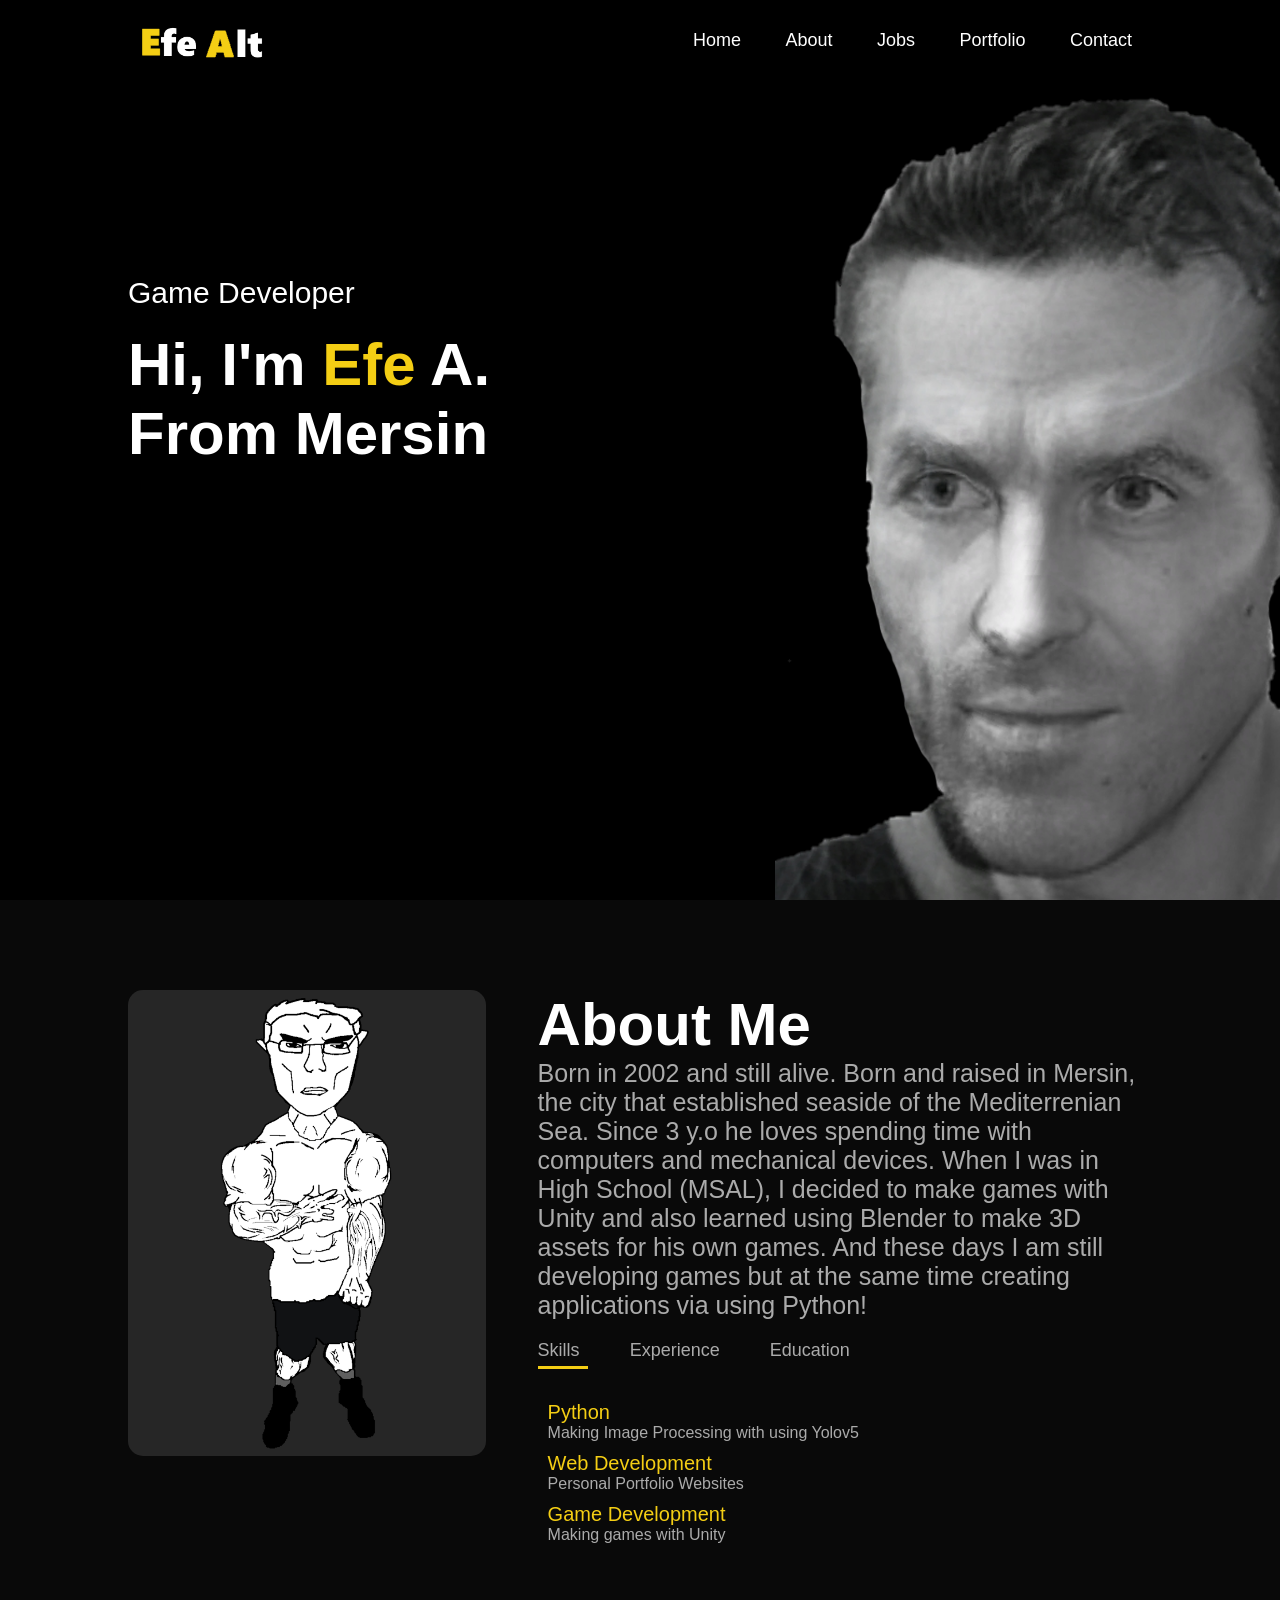
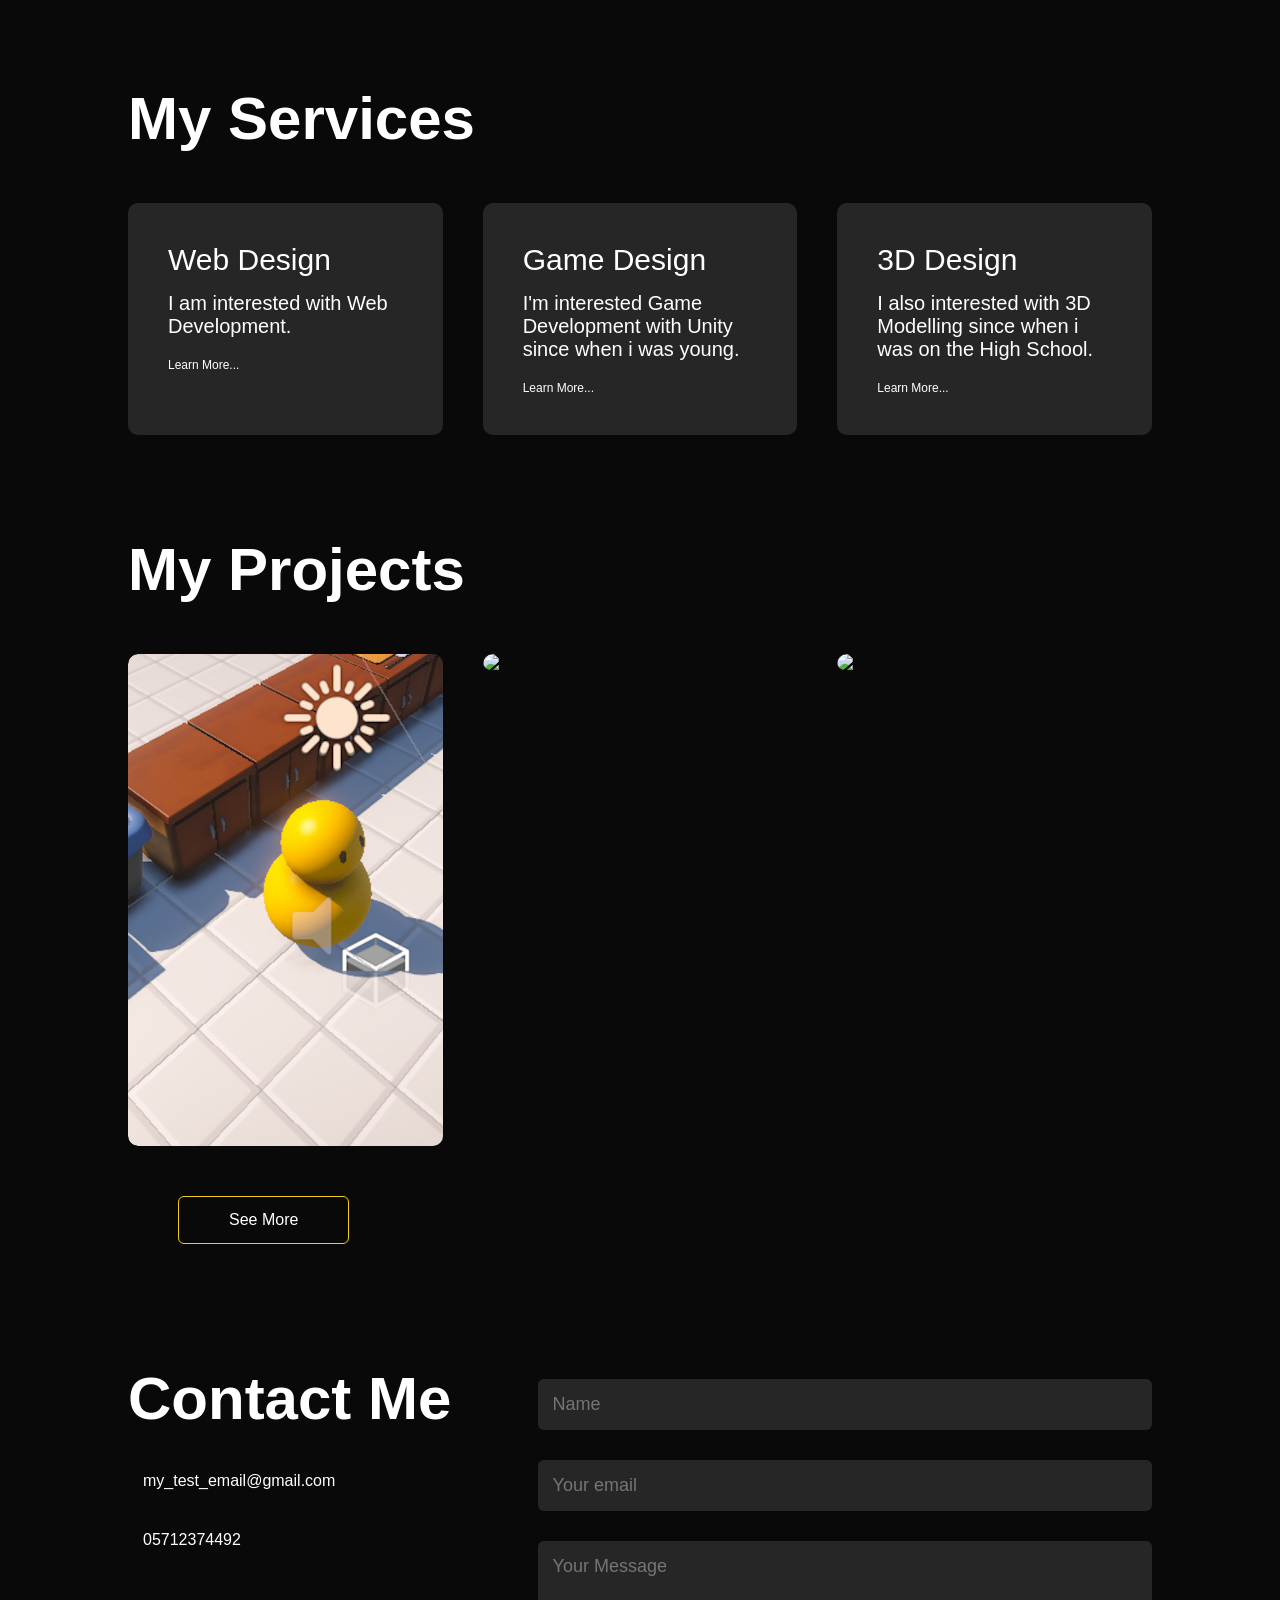
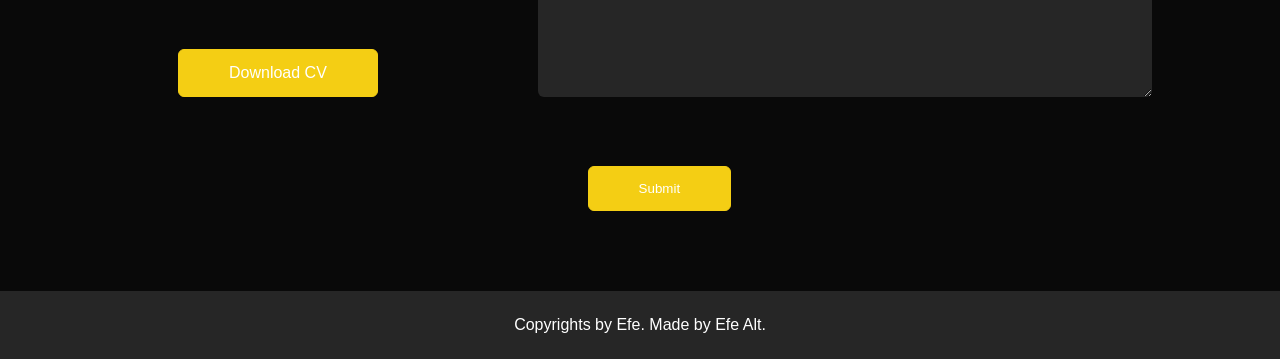
==== index.html @ 08959e81 "Website" ====
<!DOCTYPE html>
<html lang="en">
<head>
    <meta charset="UTF-8">
    <meta http-equiv="X-UA-Compatible" content="IE=edge">
    <meta name="viewport" content="width=device-width, initial-scale=1.0">
    <title>Personal Portfolio Website</title>
    <link rel="stylesheet" href="style.css">
    <script src="https://kit.fontawesome.com/6bc512722a.js" crossorigin="anonymous"></script>
</head>
<body>
    <div id="header">
        <div class="container">
            <nav>
                <img src="images/logo.png" class="logo">
                <ul id="sidemenu">
                    <li><a href="#header">Home</a></li>
                    <li><a href="#about">About</a></li>
                    <li><a href="#services">Jobs</a></li>
                    <li><a href="#portfolio">Portfolio</a></li>
                    <li><a href="#content">Contact</a></li>
                    <i class="fa-solid fa-x" onclick="closemenu()"></i>
                </ul>
                <i class="fa-solid fa-bars" onclick="openmenu()"></i>
            </nav>
            <div class="header-text">
                <p>Game Developer</p>
                <h1>Hi, I'm <span>Efe</span> A.<br>From Mersin</h1>
            </div>
        </div>
    </div>

    <div id="about">
        <div class="container">
            <div class="row">
                <div class="about-col-1">
                    <img src="images/user.png">
                </div>
                <div class="about-col-2">
                    <h1 class="sub-title">About Me</h1>
                    <p class="about_text">
                        Born in 2002 and still alive. Born and raised in Mersin, the city that established seaside of the Mediterrenian Sea. Since 3 y.o he loves spending time with computers and mechanical devices. When I was in High School (MSAL), I decided to make games with Unity and also learned using Blender to make 3D assets for his own games. And these days I am still developing games but at the same time creating applications via using Python!
                    </p>
                    <div class="tab_titles">
                        <p class="tab_links active_link" onclick="opentab('skills')">Skills</p>
                        <p class="tab_links" onclick="opentab('experience')">Experience</p>
                        <p class="tab_links" onclick="opentab('education')">Education</p>
                    </div>
                    <div class="tab-contents active-tab" id="skills">
                        <ul>
                            <li><span>Python</span><br>Making Image Processing with using Yolov5</li>
                            <li><span>Web Development</span><br>Personal Portfolio Websites</li>
                            <li><span>Game Development</span><br>Making games with Unity</li>
                        </ul>
                    </div>
                    <div class="tab-contents" id="experience">
                        <ul>
                            <li><span>Unity</span><br>I'm Making Games!</li>
                            <li><span>BTK Academy</span><br>Python Courses</li>
                            <li><span>Teknofest Unmanned Underwater Vehicle </span><br>I'm  currently working as Codder</li>
                        </ul>
                    </div>
                    <div class="tab-contents" id="education">
                        <ul>
                            <li><span>MSAL</span><br>as High School Student</li>
                            <li><span>Toros University</span><br>as Undergraduate Student</li>
                            <li><span>Gamer</span><br>as Angry League of Legends Player</li>
                        </ul>
                    </div>
                </div>
            </div>
        </div>
    </div>

    <div id="services">
        <div class="container">
            <h1 class="sub-title">My Services</h1>
            <div class="services_list">
                <div>
                    <i class="fa-solid fa-code"></i>
                    <h2>Web Design</h2>
                    <p class="services_tabs">I am interested with Web Development.</p>
                    <a href="#">Learn More...</a>
                </div>
                <div>
                    <i class="fa-solid fa-gamepad"></i>
                    <h2>Game Design</h2>
                    <p class="services_tabs">I'm interested Game Development with Unity since when i was young.</p>
                    <a href="#">Learn More...</a>
                </div>
                <div>
                    <i class="fa-solid fa-computer"></i>
                    <h2>3D Design</h2>
                    <p class="services_tabs">I also interested with 3D Modelling since when i was  on the High School.</p>
                    <a href="#">Learn More...</a>
                </div>
            </div>
        </div>
    </div>

    <div id="portfolio">
        <div class="container">
            <h1 class="sub-title">My Projects</h1>
            <div class="work-list">
                <div class="work">
                    <img src="images/work-1.png">
                    <div class="layer">
                        <h3>3D Games With Unity</h3>
                        <p>I can make 3D Games for you.</p>
                        <a href="#"><i class="fa-solid fa-arrow-up-right-from-square"></i></a>
                    </div>
                </div>
                <div class="work">
                    <img src="images/work-2.png">
                    <div class="layer">
                        <h3>Music Media App</h3>
                        <p>I can make Music Media App for you.</p>
                        <a href="#"><i class="fa-solid fa-arrow-up-right-from-square"></i></a>
                    </div>
                </div>
                <div class="work">
                    <img src="images/work-3.png">
                    <div class="layer">
                        <h3>Media Player App</h3>
                        <p>I can make Media Player App for you..</p>
                        <a href="#"><i class="fa-solid fa-arrow-up-right-from-square"></i></a>
                    </div>
                </div>
            </div>
            <a href="https://www.linkedin.com/in/efe-samet-alt%C4%B1nba%C5%9F-aa7226258/" class="btn">See More</a>
        </div>
    </div>

    <div id="content">
        <div class="container">
            <div class="row">
                <div class="contact-left">
                    <h1 class="sub-title">Contact Me</h1>
                    <p><i class="fa-solid fa-paper-plane"></i>my_test_email@gmail.com</p>
                    <p><i class="fa-solid fa-phone"></i>05712374492</p>
                    <div class="social-icons">
                        <a href="https://github.com/amadeusalerta"><i class="fa-brands fa-github"></i></a>
                        <a href="https://www.youtube.com/watch?v=dQw4w9WgXcQ"><i class="fa-brands fa-x-twitter"></i></a>
                        <a href="https://amadeusalerta.itch.io/"><i class="fa-brands fa-itch-io"></i></a>
                        <a href="https://www.linkedin.com/in/efe-samet-alt%C4%B1nba%C5%9F-aa7226258/"><i class="fa-brands fa-linkedin"></i></a>
                    </div>
                    <a href="images/my-cv.pdf" download class="btn btn2">Download CV</a>
                </div>
                <div class="contact-right">
                    <form name="submit-to-google-sheet">
                        <input type="text" name="your-name" placeholder="Name" required>
                        <input type="email" name="your-email" placeholder="Your email" required>
                        <textarea name="message" rows="6" placeholder="Your Message"></textarea>
                        <button type="submit" value="Submit" class="btn btn2">Submit</button>
                    </form>
                </div>
            </div>
        </div>
        <div class="copyrights">
            <p>Copyrights by Efe. Made by Efe Alt.</p>
        </div>
    </div>

    <script>
        var tablinks = document.getElementsByClassName("tab_links");
        var tabcontents = document.getElementsByClassName("tab-contents");

        function opentab(tabname) {
            for (var i = 0; i < tablinks.length; i++) {
                tablinks[i].classList.remove("active_link");
                tabcontents[i].classList.remove("active-tab");
            }

            // Tıklanan sekmenin ve içeriğin aktif olması
            event.currentTarget.classList.add("active_link");
            document.getElementById(tabname).classList.add("active-tab");
        }
    </script>

    <script>
        var sidemenu = document.getElementById("sidemenu");

        function openmenu() {
            sidemenu.style.right = "0";
        }

        function closemenu() {
            sidemenu.style.right = "-200px";
        }
    </script>

    <script>
        const scriptURL = 'https://script.google.com/macros/s/AKfycbxR9rw6jEcmS06HF11VF2qFkODnGtzBEABrO5JGzcvim5zz5HL_7FWbx-kEXhNwOay93Q/exec';
        const form = document.forms['submit-to-google-sheet'];

        form.addEventListener('submit', e => {
            e.preventDefault();
            fetch(scriptURL, { method: 'POST', body: new FormData(form) })
                .then(response => console.log('Success!', response))
                .catch(error => console.error('Error!', error.message));
        });
    </script>
</body>
</html>
---- style.css ----
*{
    margin: 0;
    padding: 0;
    font-family: 'Poppins',sans-serif;
    box-sizing: border-box;
}
html{
    scroll-behavior: smooth;
}
body{
    background: #090909;
    color: #fff;
}
#header{
    width: 100%;
    height: 100vh;
    background-image: url(images/background.png);
    background-size: cover;
    background-position: center;    
}
.container{
    padding: 10px 10%;
}

nav{
    display: flex;
    align-items: center;
    justify-content: space-between;
    flex-wrap: wrap;
}
.logo{
    width: 140px;
}
nav ul li{
    display: inline-block;
    list-style: none;
    margin: 10px 20px;
}
nav ul li a{
    color: #fff;
    text-decoration: none;
    font-size: 18px;
    position: relative;
}
nav ul li a::after{
    content: '';
    width: 0;
    height: 3px;
    background: #F4CE14;
    position: absolute;
    left:0;
    bottom: -6px;
    transition: 0.5s;
}
nav ul li a:hover::after{
    width: 100%;
}
.header-text{
    margin-top: 20%;
    font-size: 30px;
}
.header-text h1{
    font-size:60px;
    margin-top: 20px;
}
.header-text h1 span{
    color: #F4CE14;
}
/*about*/
#about{
    padding: 80px 0;
    color:  #ababab;
}
.row{
    display: flex;
    justify-content: space-between;
    flex-wrap: wrap;
}
.about-col-1{
    flex-basis: 35%;
}
.about-col-1 img{
    width: 100%;
    border-radius: 15px;
}
.about-col-2{
    flex-basis: 60%;  
}
.sub-title{
    font-size: 60px;
    font-weight: 600;
    color: #fff;
}
.about_text{
    font-size: 25px;
    font-family: 'Gill Sans', 'Gill Sans MT', Calibri, 'Trebuchet MS', sans-serif;
}
.tab_titles{
    display: flex;
    margin: 20px 0 40px;
}
.tab_links{
    margin-right: 50px;
    font-size: 18px;
    font-weight: 500px;
    cursor: pointer;
    position: relative;
}
.tab_links::after{
    content: '';
    width: 0px;
    height: 3px;
    background: #F4CE14;
    position: absolute;
    left: 0;
    bottom: -8px;
    transition: 0.5px;
}
.tab_links.active_link::after{
    width: 50px;
}
.tab-contents ul li{
    list-style: none;
    margin: 10px;
}
.tab-contents ul li span{
    color: #F4CE14;
    font-size: 20px;
}
.tab-contents{
    display: none;
}
.tab-contents.active-tab{
    display: block;
}
/*services*/
#services{
    padding: 30px 0;
}
.services_list{
    display: grid;
    grid-template-columns:repeat(auto-fit,minmax(250px,1fr));
    grid-gap: 40px;
    margin-top: 50px;
}
.services_list div{
    background: #262626;
    padding: 40px;
    font-size: 13px;
    font-weight: 300;
    border-radius :10px;
    transition: background 0.5s,transform 0.5s;
}
.services_list div i{
    font-size: 50px;
    margin-bottom: 20px;
}
.services_list div h2{
    font-size: 30px;
    font-weight: 500;
    margin-bottom: 15px;
}
.services_list div a{
    text-decoration: none;
    color: #fff;
    font-size: 12px;
    margin-top: 20px;
    display: inline-block;
}
.services_list div:hover{
    background: #F4CE14;
    transform: translateY(-30px);
}
.services_tabs{
    font-size: 20px;
}
/*portfolio*/
#portfolio{
    padding: 50px 0;
}
.work-list{
    display: grid;
    grid-template-columns:repeat(auto-fit,minmax(250px,1fr));
    grid-gap: 40px;
    margin-top: 50px;
}
.work{
    border-radius: 10px;
    position: relative;
    overflow: hidden;
}
.work img{
    width: 400px;
    border-radius: 10px;
    display: block;
    transition: transform 0.5s;
}
.layer{
    width: 100%;
    height: 0%;
    background: linear-gradient(rgba(0,0,0,0.6),#F4CE14);
    border-radius: 10px;
    position: absolute;
    left: 0;
    bottom: 0;
    overflow: hidden;
    display: flex;
    align-items: center;
    justify-content: center;
    flex-direction: column;
    padding: 0 40px;
    text-align: center;
    font-size: 20px;
    transition: height 0.5s;
}
.layer h3{
    font-weight: 500;
    margin-bottom: 20px;
}
.layer a{
    margin-top: 20px;
    color:#F4CE14;
    text-decoration: none;
    font-size: 18px;
    line-height: 60px;
    background: #fff;
    width: 60px;
    height: 60px;
    border-radius: 50%;
}
.work:hover img{
    transform: scale(1.1);
}
.work:hover .layer{
    height: 100%;
}
.btn{
    display: block;
    margin: 50px;
    width: fit-content;
    border: 1px solid #F4CE14;
    padding: 14px 50px;
    border-radius: 6px;
    text-decoration: none;
    color: #fff;
    transition: background 0.5s;
}
.btn:hover{
    background: #F4CE14;
}
/*contact*/
.contact-left{
    flex-basis: 35%;
}
.contact-right{
    flex-basis: 60%;
}
.contact-left p {
    margin-top: 30px;
}
.contact-left p i{
    color: #F4CE14;
    margin-right: 15px;
    font-size: 25px;
}
.social-icons{
    margin-top: 30px;
}
.social-icons a{
    text-decoration: none;
    font-size: 30px;
    margin-right: 15px;
    color: #ababab;
    display: inline-block;
    transition: transform 0.5s;
}
.social-icons a:hover{
    color: #F4CE14;
    transform: translateY(-5px);
}
.btn.btn2{
    display:inline-block;
    background: #F4CE14;
}
.contact-right form{
    width: 100%;
}
form input,form textarea{
    width: 100%;
    border: 0;
    outline: none;
    background:#262626;
    padding: 15px;
    margin: 15px 0;
    color: #fff;
    font-size: 18px;
    border-radius: 6px;
}
#submitbutton{
    cursor: pointer;
}
form btn2{
    padding: 14px 60px;
    font-size: 18px;
    margin-top: 20px;
    cursor: pointer;
}
.copyrights{
    width: 100%;
    text-align: center;
    padding: 25px 0;
    background: #262626;
    font-weight: 300;
    margin-top:20px ;
}
/*responsive*/
nav .fa-solid{
    display: none;
}

@media only screen and (max-width:600px){
    #header{
        background-image: url(images/phone-background.png);
    }
    .header-text{
        margin-top: 150%;
        font-size: 16px;
    }
    .header-text h1{
        font-size: 30px;
    }

    nav .fa-solid{
        display: block;
        font-size: 25px;
    }
    nav ul{
        background: #F4CE14;
        position: fixed;
        top: 0;
        right: -200px;
        width: 200px;
        height: 100vh;
        padding-top: 50px;
        z-index: 2;
        transition: right 0.5s;
    }
    nav ul li{
        display: block;
        margin: 25px;
    }
    nav ul .fa-solid{
        position: absolute;
        top: 25px;
        left: 25px;
        cursor: pointer;
    }
    .sub-title{
        font-size: 40px;
    }
    .about-col-1,.about-col-2{
        flex-basis: 100%;
    }
    .about-col-1{
        margin-bottom: 30px;
    }
    .about-col-2{
        font-size: 14px;
    }
    .tab_links{
        font-size: 16px;
        margin-right: 20px;
    }
    .contact-left,.contact-right{
        flex-basis: 100%;
    }
    .copyrights{
        font-size: 18px;
    }
}
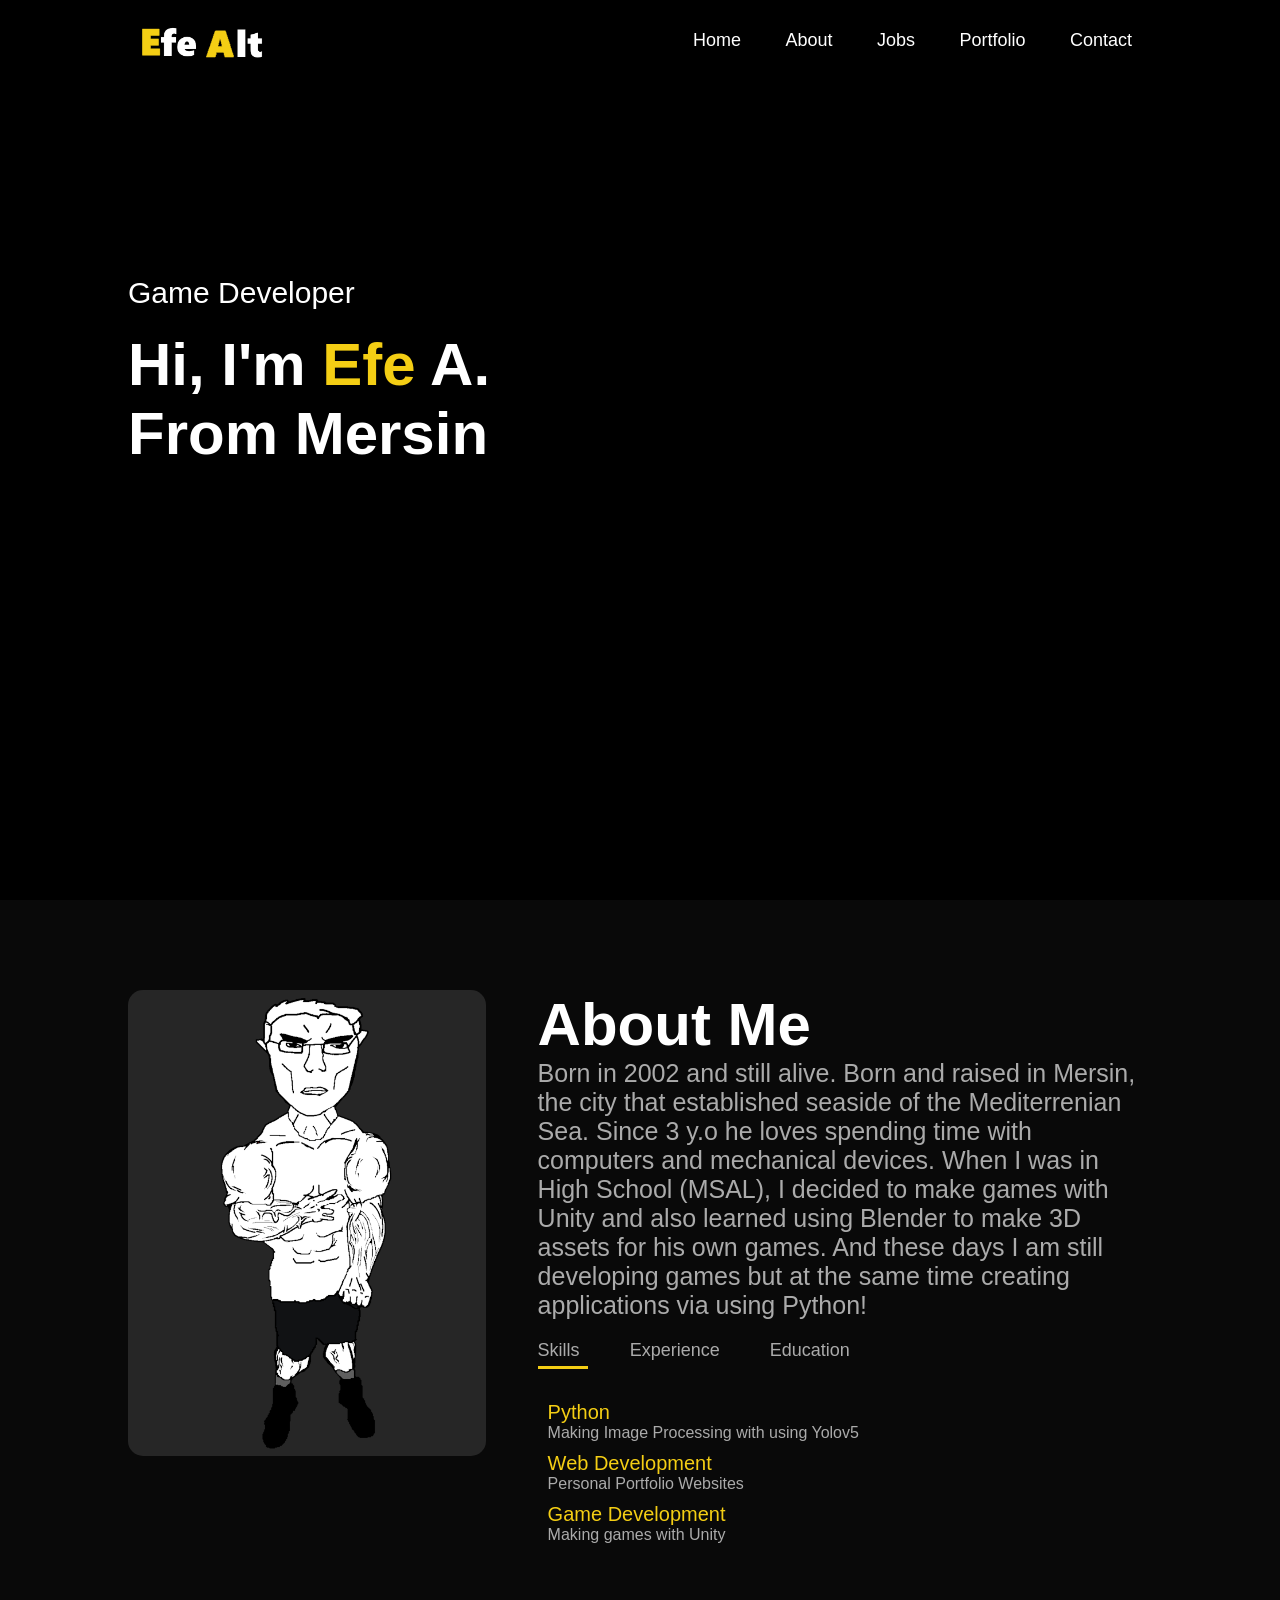
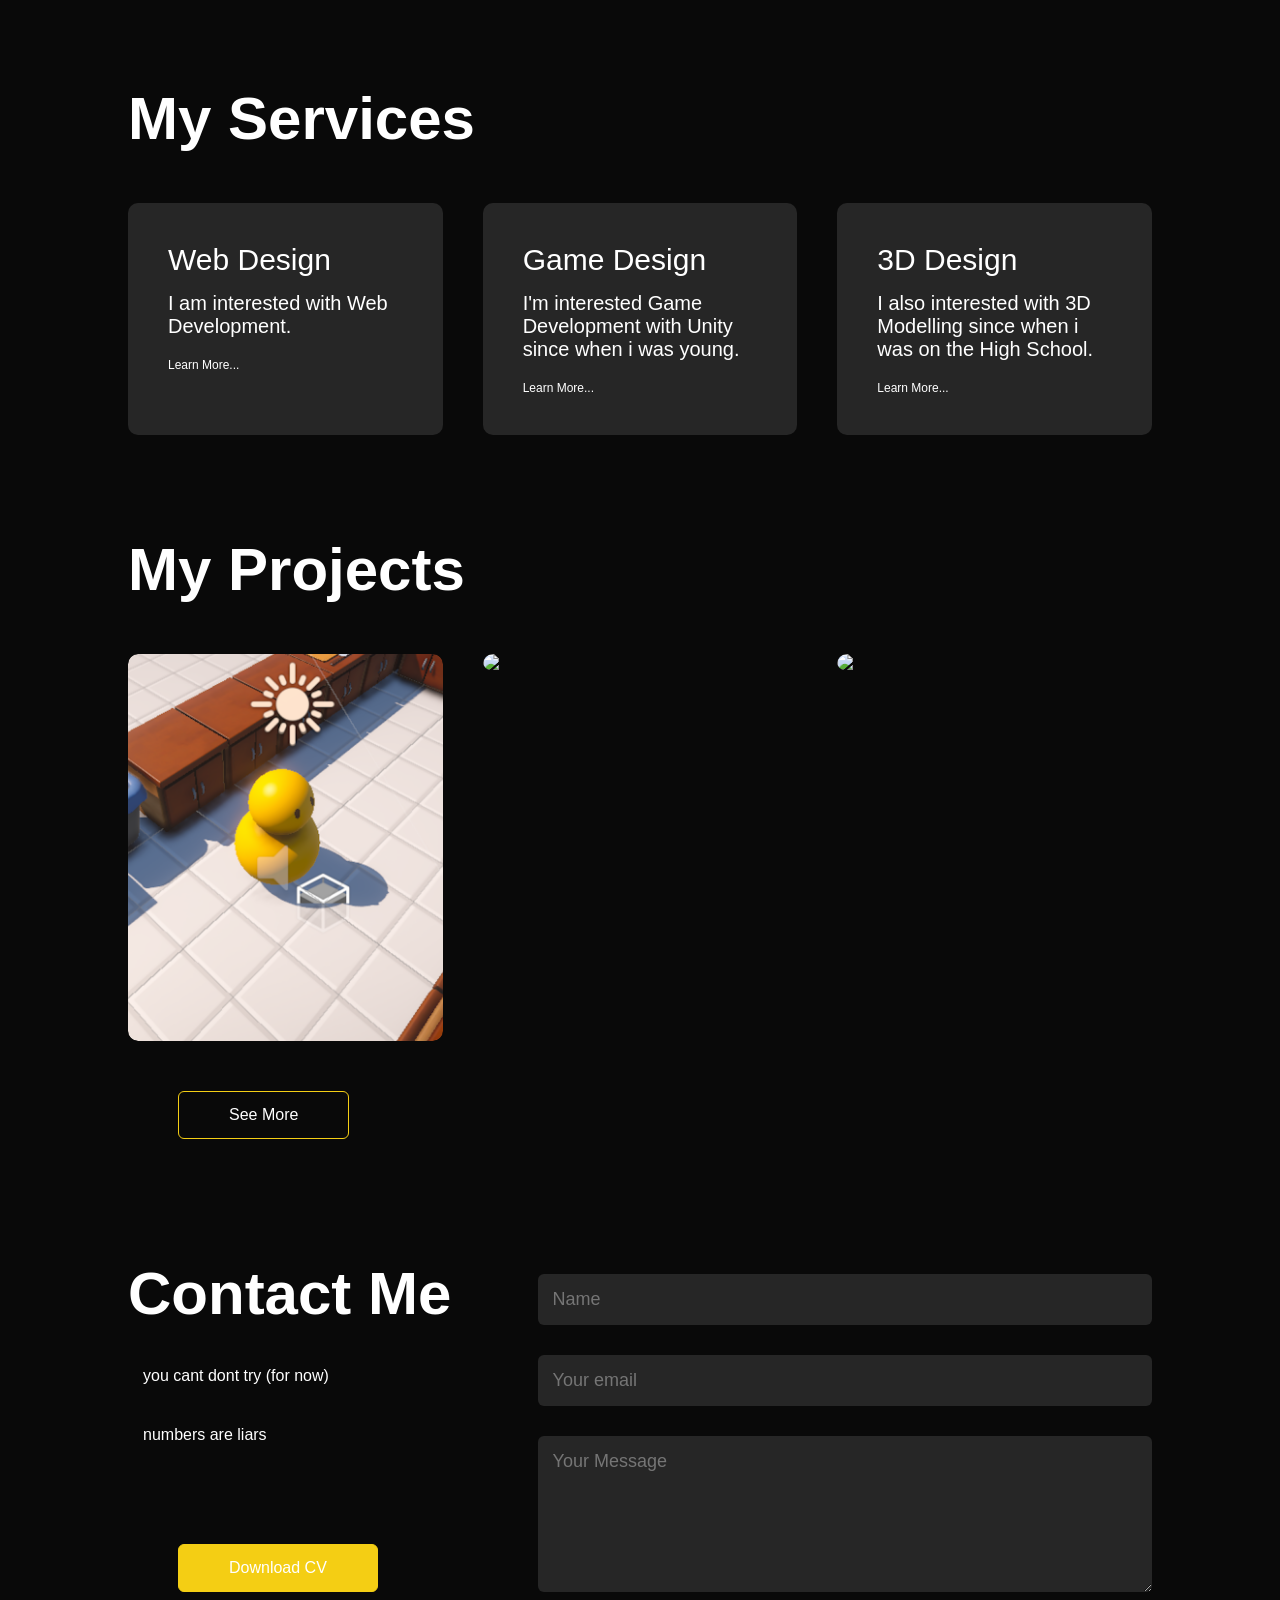
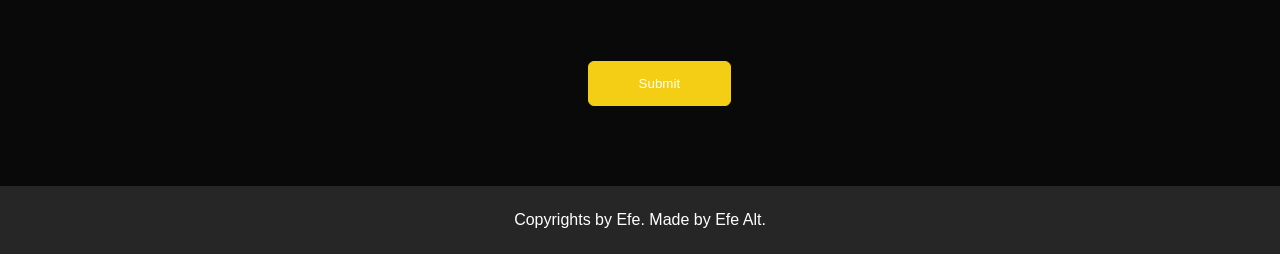
==== commit 7aa67260: "web page update" ====
--- a/index.html
+++ b/index.html
@@ -4,7 +4,8 @@
     <meta charset="UTF-8">
     <meta http-equiv="X-UA-Compatible" content="IE=edge">
     <meta name="viewport" content="width=device-width, initial-scale=1.0">
-    <title>Personal Portfolio Website</title>
+    <title>Efe's Hidden Cave</title>
+    <link rel="icon" type="image/png" href="images/512penguen.png">
     <link rel="stylesheet" href="style.css">
     <script src="https://kit.fontawesome.com/6bc512722a.js" crossorigin="anonymous"></script>
 </head>
@@ -136,8 +137,8 @@
             <div class="row">
                 <div class="contact-left">
                     <h1 class="sub-title">Contact Me</h1>
-                    <p><i class="fa-solid fa-paper-plane"></i>my_test_email@gmail.com</p>
-                    <p><i class="fa-solid fa-phone"></i>05712374492</p>
+                    <p><i class="fa-solid fa-paper-plane"></i>you cant dont try (for now)</p>
+                    <p><i class="fa-solid fa-phone"></i>numbers are liars</p>
                     <div class="social-icons">
                         <a href="https://github.com/amadeusalerta"><i class="fa-brands fa-github"></i></a>
                         <a href="https://www.youtube.com/watch?v=dQw4w9WgXcQ"><i class="fa-brands fa-x-twitter"></i></a>
--- a/style.css
+++ b/style.css
@@ -14,14 +14,13 @@
 #header{
     width: 100%;
     height: 100vh;
-    background-image: url(images/background.png);
+    background-image: url(images/background1.png);
     background-size: cover;
     background-position: center;    
 }
 .container{
     padding: 10px 10%;
 }
-
 nav{
     display: flex;
     align-items: center;
@@ -190,7 +189,8 @@
     overflow: hidden;
 }
 .work img{
-    width: 400px;
+    width: 100%; /* container genişliğine uyumlu */
+    height: auto; /* yükseklik otomatik */
     border-radius: 10px;
     display: block;
     transition: transform 0.5s;
@@ -317,7 +317,6 @@
 nav .fa-solid{
     display: none;
 }
-
 @media only screen and (max-width:600px){
     #header{
         background-image: url(images/phone-background.png);
@@ -329,7 +328,6 @@
     .header-text h1{
         font-size: 30px;
     }
-
     nav .fa-solid{
         display: block;
         font-size: 25px;
@@ -377,4 +375,4 @@
     .copyrights{
         font-size: 18px;
     }
-}+}
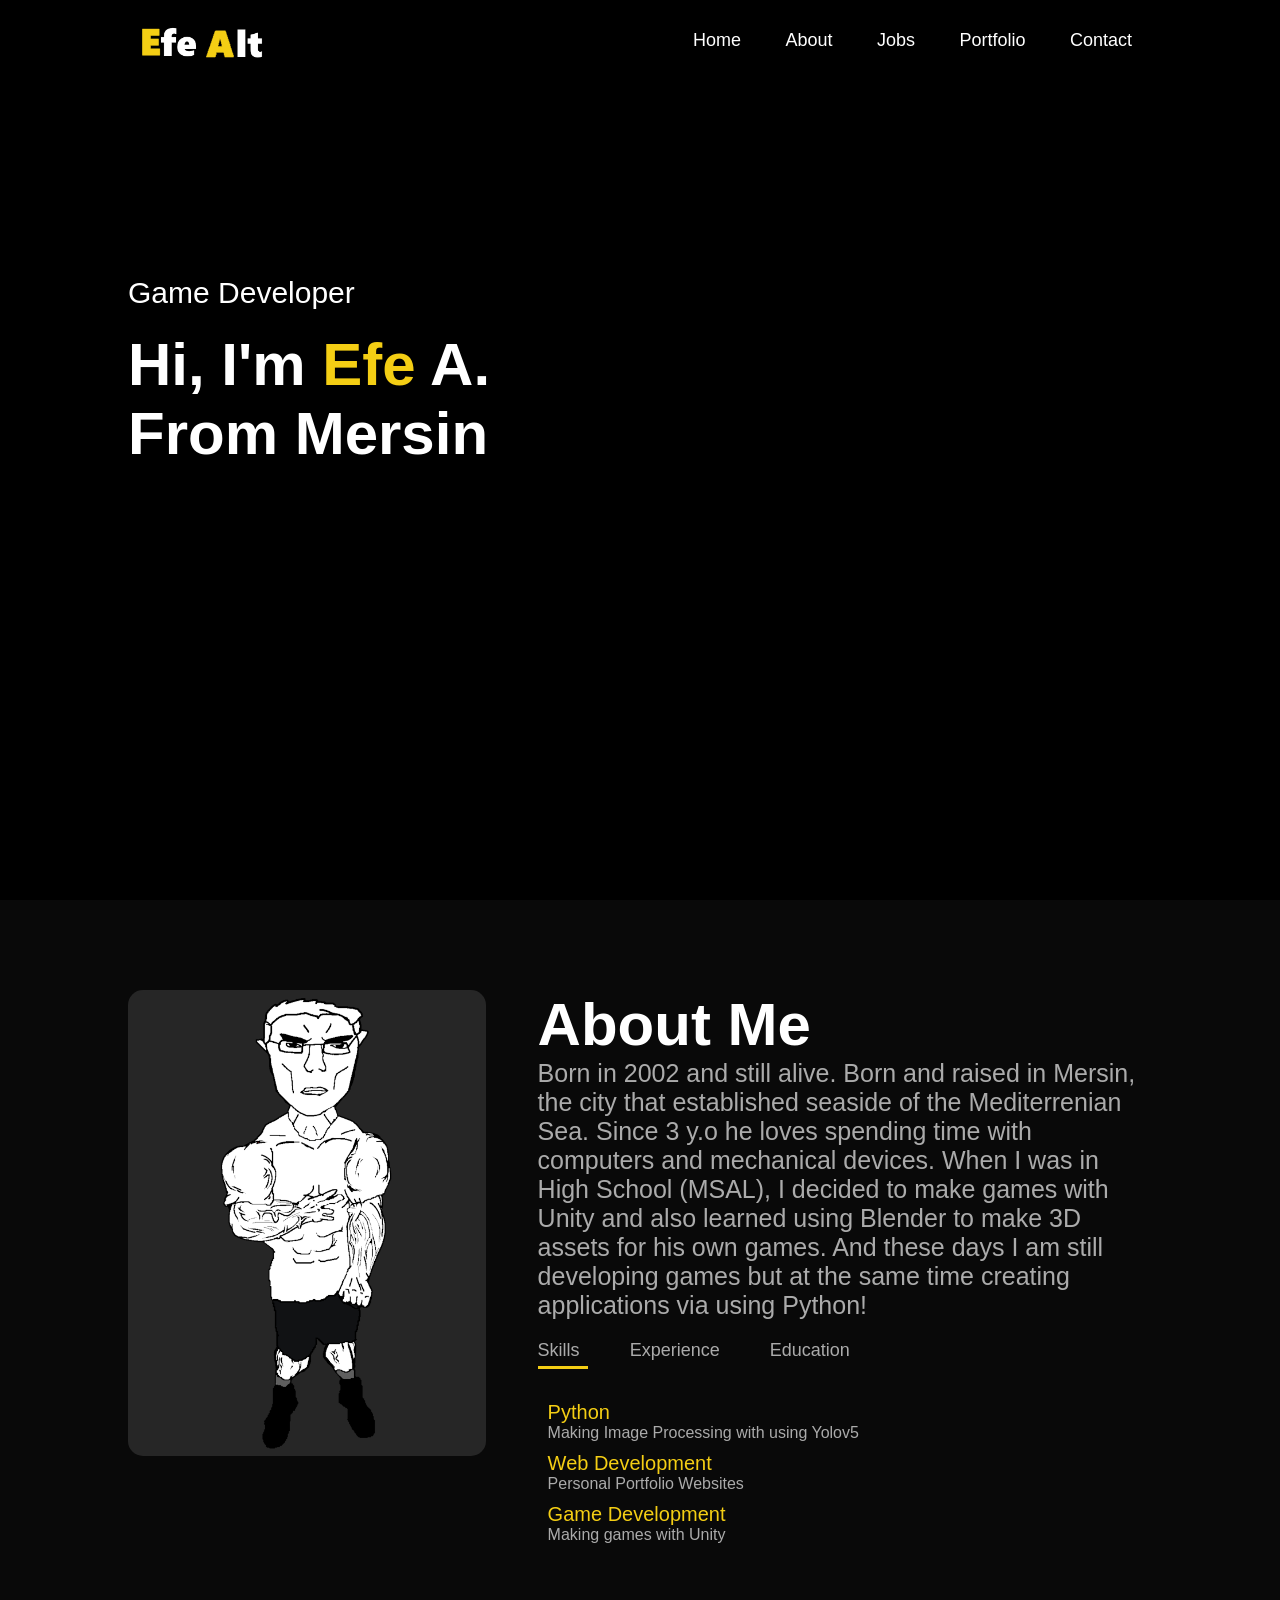
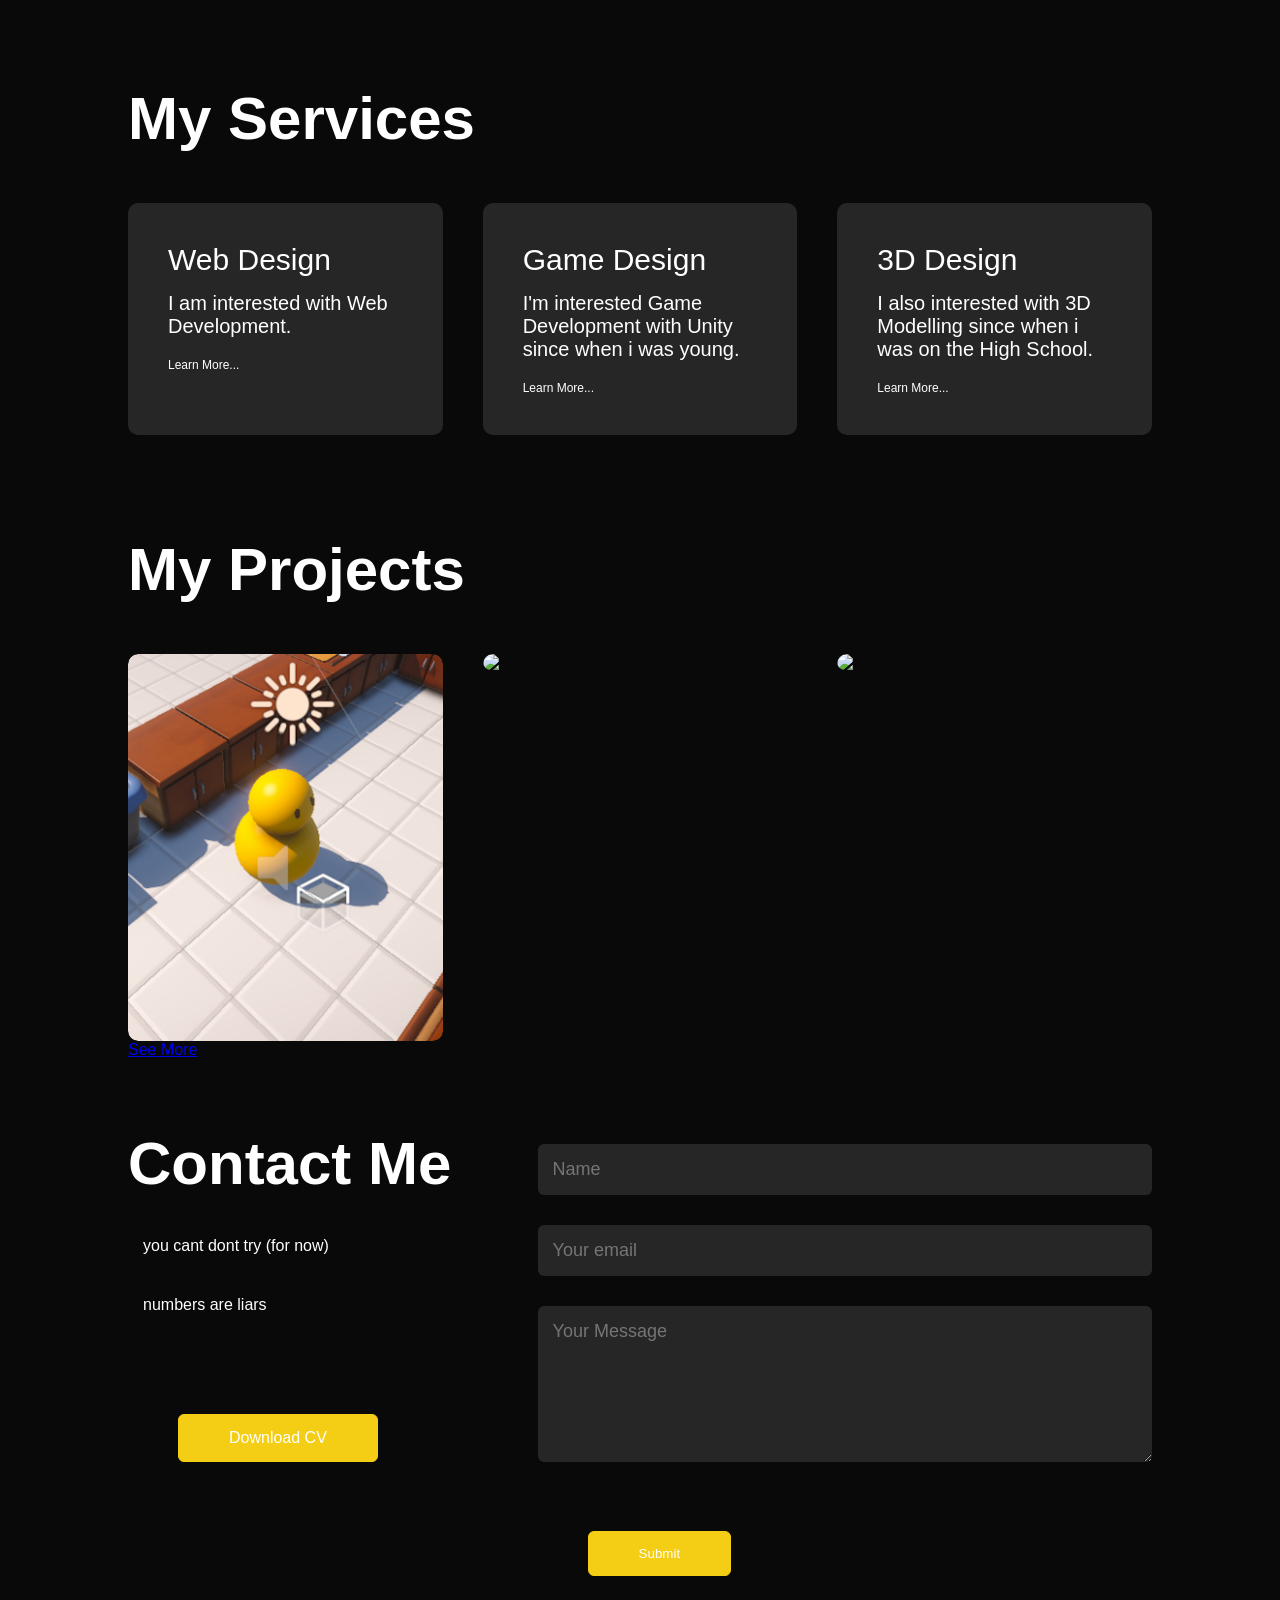
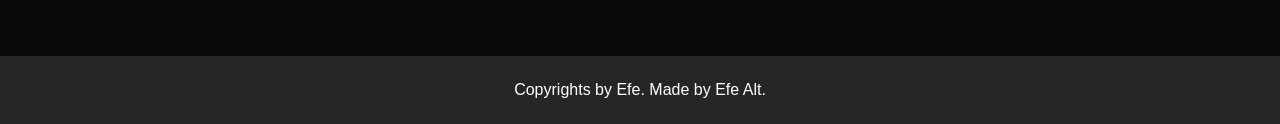
==== commit 16b132e8: "wdf" ====
--- a/index.html
+++ b/index.html
@@ -128,7 +128,7 @@
                     </div>
                 </div>
             </div>
-            <a href="https://www.linkedin.com/in/efe-samet-alt%C4%B1nba%C5%9F-aa7226258/" class="btn">See More</a>
+            <a href= class="btn">See More</a>
         </div>
     </div>
 
@@ -143,7 +143,7 @@
                         <a href="https://github.com/amadeusalerta"><i class="fa-brands fa-github"></i></a>
                         <a href="https://www.youtube.com/watch?v=dQw4w9WgXcQ"><i class="fa-brands fa-x-twitter"></i></a>
                         <a href="https://amadeusalerta.itch.io/"><i class="fa-brands fa-itch-io"></i></a>
-                        <a href="https://www.linkedin.com/in/efe-samet-alt%C4%B1nba%C5%9F-aa7226258/"><i class="fa-brands fa-linkedin"></i></a>
+                        <a href="https://www.youtube.com/watch?v=dQw4w9WgXcQ"><i class="fa-brands fa-linkedin"></i></a>
                     </div>
                     <a href="images/my-cv.pdf" download class="btn btn2">Download CV</a>
                 </div>
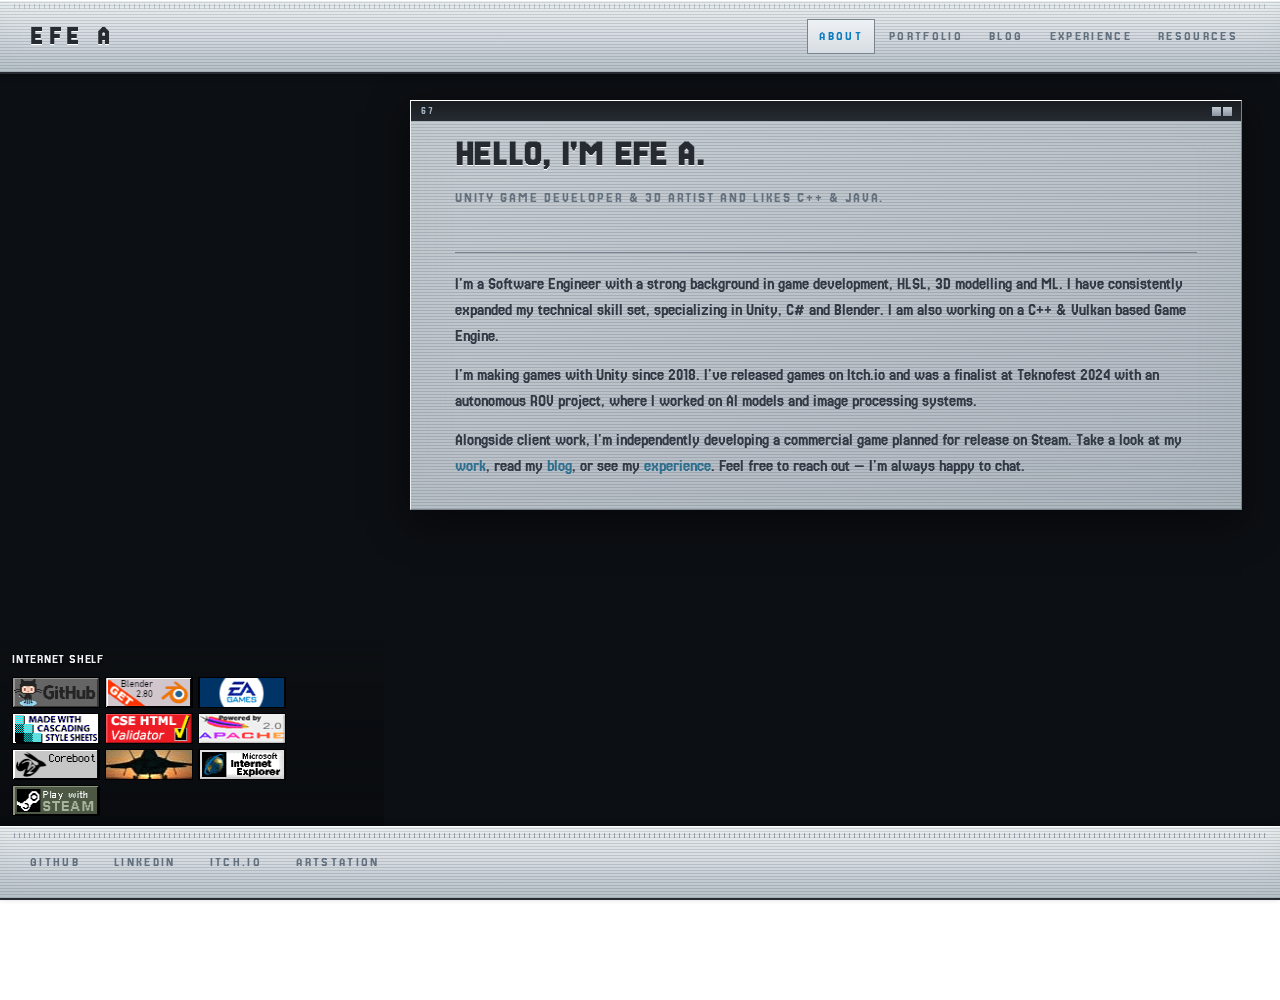
==== commit 1d3ef268: "feat: New Website" ====
--- a/index.html
+++ b/index.html
@@ -1,205 +1,117 @@
-<!DOCTYPE html>
-<html lang="en">
-<head>
-    <meta charset="UTF-8">
-    <meta http-equiv="X-UA-Compatible" content="IE=edge">
-    <meta name="viewport" content="width=device-width, initial-scale=1.0">
-    <title>Efe's Hidden Cave</title>
-    <link rel="icon" type="image/png" href="images/512penguen.png">
-    <link rel="stylesheet" href="style.css">
-    <script src="https://kit.fontawesome.com/6bc512722a.js" crossorigin="anonymous"></script>
-</head>
-<body>
-    <div id="header">
-        <div class="container">
-            <nav>
-                <img src="images/logo.png" class="logo">
-                <ul id="sidemenu">
-                    <li><a href="#header">Home</a></li>
-                    <li><a href="#about">About</a></li>
-                    <li><a href="#services">Jobs</a></li>
-                    <li><a href="#portfolio">Portfolio</a></li>
-                    <li><a href="#content">Contact</a></li>
-                    <i class="fa-solid fa-x" onclick="closemenu()"></i>
-                </ul>
-                <i class="fa-solid fa-bars" onclick="openmenu()"></i>
-            </nav>
-            <div class="header-text">
-                <p>Game Developer</p>
-                <h1>Hi, I'm <span>Efe</span> A.<br>From Mersin</h1>
-            </div>
-        </div>
-    </div>
-
-    <div id="about">
-        <div class="container">
-            <div class="row">
-                <div class="about-col-1">
-                    <img src="images/user.png">
-                </div>
-                <div class="about-col-2">
-                    <h1 class="sub-title">About Me</h1>
-                    <p class="about_text">
-                        Born in 2002 and still alive. Born and raised in Mersin, the city that established seaside of the Mediterrenian Sea. Since 3 y.o he loves spending time with computers and mechanical devices. When I was in High School (MSAL), I decided to make games with Unity and also learned using Blender to make 3D assets for his own games. And these days I am still developing games but at the same time creating applications via using Python!
-                    </p>
-                    <div class="tab_titles">
-                        <p class="tab_links active_link" onclick="opentab('skills')">Skills</p>
-                        <p class="tab_links" onclick="opentab('experience')">Experience</p>
-                        <p class="tab_links" onclick="opentab('education')">Education</p>
-                    </div>
-                    <div class="tab-contents active-tab" id="skills">
-                        <ul>
-                            <li><span>Python</span><br>Making Image Processing with using Yolov5</li>
-                            <li><span>Web Development</span><br>Personal Portfolio Websites</li>
-                            <li><span>Game Development</span><br>Making games with Unity</li>
-                        </ul>
-                    </div>
-                    <div class="tab-contents" id="experience">
-                        <ul>
-                            <li><span>Unity</span><br>I'm Making Games!</li>
-                            <li><span>BTK Academy</span><br>Python Courses</li>
-                            <li><span>Teknofest Unmanned Underwater Vehicle </span><br>I'm  currently working as Codder</li>
-                        </ul>
-                    </div>
-                    <div class="tab-contents" id="education">
-                        <ul>
-                            <li><span>MSAL</span><br>as High School Student</li>
-                            <li><span>Toros University</span><br>as Undergraduate Student</li>
-                            <li><span>Gamer</span><br>as Angry League of Legends Player</li>
-                        </ul>
-                    </div>
-                </div>
-            </div>
-        </div>
-    </div>
-
-    <div id="services">
-        <div class="container">
-            <h1 class="sub-title">My Services</h1>
-            <div class="services_list">
-                <div>
-                    <i class="fa-solid fa-code"></i>
-                    <h2>Web Design</h2>
-                    <p class="services_tabs">I am interested with Web Development.</p>
-                    <a href="#">Learn More...</a>
-                </div>
-                <div>
-                    <i class="fa-solid fa-gamepad"></i>
-                    <h2>Game Design</h2>
-                    <p class="services_tabs">I'm interested Game Development with Unity since when i was young.</p>
-                    <a href="#">Learn More...</a>
-                </div>
-                <div>
-                    <i class="fa-solid fa-computer"></i>
-                    <h2>3D Design</h2>
-                    <p class="services_tabs">I also interested with 3D Modelling since when i was  on the High School.</p>
-                    <a href="#">Learn More...</a>
-                </div>
-            </div>
-        </div>
-    </div>
-
-    <div id="portfolio">
-        <div class="container">
-            <h1 class="sub-title">My Projects</h1>
-            <div class="work-list">
-                <div class="work">
-                    <img src="images/work-1.png">
-                    <div class="layer">
-                        <h3>3D Games With Unity</h3>
-                        <p>I can make 3D Games for you.</p>
-                        <a href="#"><i class="fa-solid fa-arrow-up-right-from-square"></i></a>
-                    </div>
-                </div>
-                <div class="work">
-                    <img src="images/work-2.png">
-                    <div class="layer">
-                        <h3>Music Media App</h3>
-                        <p>I can make Music Media App for you.</p>
-                        <a href="#"><i class="fa-solid fa-arrow-up-right-from-square"></i></a>
-                    </div>
-                </div>
-                <div class="work">
-                    <img src="images/work-3.png">
-                    <div class="layer">
-                        <h3>Media Player App</h3>
-                        <p>I can make Media Player App for you..</p>
-                        <a href="#"><i class="fa-solid fa-arrow-up-right-from-square"></i></a>
-                    </div>
-                </div>
-            </div>
-            <a href= class="btn">See More</a>
-        </div>
-    </div>
-
-    <div id="content">
-        <div class="container">
-            <div class="row">
-                <div class="contact-left">
-                    <h1 class="sub-title">Contact Me</h1>
-                    <p><i class="fa-solid fa-paper-plane"></i>you cant dont try (for now)</p>
-                    <p><i class="fa-solid fa-phone"></i>numbers are liars</p>
-                    <div class="social-icons">
-                        <a href="https://github.com/amadeusalerta"><i class="fa-brands fa-github"></i></a>
-                        <a href="https://www.youtube.com/watch?v=dQw4w9WgXcQ"><i class="fa-brands fa-x-twitter"></i></a>
-                        <a href="https://amadeusalerta.itch.io/"><i class="fa-brands fa-itch-io"></i></a>
-                        <a href="https://www.youtube.com/watch?v=dQw4w9WgXcQ"><i class="fa-brands fa-linkedin"></i></a>
-                    </div>
-                    <a href="images/my-cv.pdf" download class="btn btn2">Download CV</a>
-                </div>
-                <div class="contact-right">
-                    <form name="submit-to-google-sheet">
-                        <input type="text" name="your-name" placeholder="Name" required>
-                        <input type="email" name="your-email" placeholder="Your email" required>
-                        <textarea name="message" rows="6" placeholder="Your Message"></textarea>
-                        <button type="submit" value="Submit" class="btn btn2">Submit</button>
-                    </form>
-                </div>
-            </div>
-        </div>
-        <div class="copyrights">
-            <p>Copyrights by Efe. Made by Efe Alt.</p>
-        </div>
-    </div>
-
-    <script>
-        var tablinks = document.getElementsByClassName("tab_links");
-        var tabcontents = document.getElementsByClassName("tab-contents");
-
-        function opentab(tabname) {
-            for (var i = 0; i < tablinks.length; i++) {
-                tablinks[i].classList.remove("active_link");
-                tabcontents[i].classList.remove("active-tab");
-            }
-
-            // Tıklanan sekmenin ve içeriğin aktif olması
-            event.currentTarget.classList.add("active_link");
-            document.getElementById(tabname).classList.add("active-tab");
-        }
-    </script>
-
-    <script>
-        var sidemenu = document.getElementById("sidemenu");
-
-        function openmenu() {
-            sidemenu.style.right = "0";
-        }
-
-        function closemenu() {
-            sidemenu.style.right = "-200px";
-        }
-    </script>
-
-    <script>
-        const scriptURL = 'https://script.google.com/macros/s/AKfycbxR9rw6jEcmS06HF11VF2qFkODnGtzBEABrO5JGzcvim5zz5HL_7FWbx-kEXhNwOay93Q/exec';
-        const form = document.forms['submit-to-google-sheet'];
-
-        form.addEventListener('submit', e => {
-            e.preventDefault();
-            fetch(scriptURL, { method: 'POST', body: new FormData(form) })
-                .then(response => console.log('Success!', response))
-                .catch(error => console.error('Error!', error.message));
-        });
-    </script>
-</body>
-</html>
+<!DOCTYPE html>
+<html lang="en">
+<head>
+  <meta charset="UTF-8">
+  <meta name="viewport" content="width=device-width, initial-scale=1.0">
+  <title>Efe A</title>
+  <link rel="stylesheet" href="style.css">
+</head>
+<body>
+
+  <!-- Mobile menu toggle (CSS-only, no JS) -->
+  <input type="checkbox" id="nav-toggle" class="nav-toggle">
+
+  <!-- Background video (fills the left 30%, behind content). autoplay+muted+loop = no JS. -->
+  <video class="bg-video" autoplay muted loop playsinline>
+    <source src="assets/videos/0003.png0000-0240.mp4" type="video/mp4">
+  </video>
+
+  <!-- ========================================
+       TOP NAVIGATION BAR
+       The home page doubles as the "About" page,
+       so the About link points back here (index.html).
+       ======================================== -->
+  <nav class="topbar">
+    <a href="index.html" class="site-name">Efe A</a>
+    <label for="nav-toggle" class="nav-toggle-label" aria-label="Toggle navigation">&#9776;</label>
+    <div class="nav-links">
+      <a href="index.html" class="active">About</a>
+      <a href="portfolio.html">Portfolio</a>
+      <a href="blog.html">Blog</a>
+      <a href="experience.html">Experience</a>
+      <a href="resources.html">Resources</a>
+    </div>
+  </nav>
+
+  <main>
+
+    <!-- ============================================================
+         INTRO + ABOUT
+         The landing section and bio live together here.
+         Edit the paragraphs below to update your bio.
+         ============================================================ -->
+    <section class="hero">
+      <h1>Hello, I'm Efe A.</h1>
+      <p>
+        Unity Game Developer & 3D Artist And Likes C++ & Java.
+      </p>
+    </section>
+
+    <section class="about-section">
+      <div class="about-text">
+        <p>
+          I'm a Software Engineer with a strong background in game
+          development, HLSL, 3D modelling and ML. I have consistently expanded my technical skill set,
+          specializing in Unity, C# and Blender. I am also working on a C++ & Vulkan based Game Engine.
+        </p>
+        <p>
+          I'm making games with Unity since 2018. I've released games on Itch.io and was a finalist at Teknofest 2024
+          with an autonomous ROV project, where I worked on AI models and
+          image processing systems.
+        </p>
+        <p>
+          Alongside client work, I'm independently developing a commercial
+          game planned for release on Steam. Take a look at my
+          <a href="portfolio.html">work</a>, read my
+          <a href="blog.html">blog</a>, or see my
+          <a href="experience.html">experience</a>. Feel free to reach out —
+          I'm always happy to chat.
+        </p>
+      </div>
+    </section>
+
+    <!-- ============================================================
+         FOOTER — contact links
+         ============================================================ -->
+    <footer>
+      <a href="https://github.com/amadeusalerta" target="_blank" rel="noopener">GitHub</a>
+      <a href="https://linkedin.com/in/efesametaltinbas" target="_blank" rel="noopener">LinkedIn</a>
+      <a href="https://taftman01.itch.io" target="_blank" rel="noopener">Itch.io</a>
+      <a href="https://artstation.com/amadeusalerta" target="_blank" rel="noopener">ArtStation</a>
+    </footer>
+
+  </main>
+
+  <!-- ============================================================
+       INTERNET SHELF — retro "88x31" web buttons.
+       Fixed in the bottom-left video column, above the bottom bar.
+       Two kinds of tiles:
+         • linking button:  <a class="btn88" href="...">label</a>
+         • plain badge:     <span class="btn88 static">label</span>
+       TO USE REAL 88x31 GIF BUTTONS: drop your .gif files in
+       assets/images/buttons/ and swap a tile for, e.g.:
+         <a href="https://site.com" target="_blank" rel="noopener">
+           <img src="assets/images/buttons/name.gif" alt="site" width="88" height="31">
+         </a>
+       (On pages inside blog/, use ../assets/images/buttons/ )
+       ============================================================ -->
+  <aside class="net-shelf" aria-label="Internet shelf">
+    <span class="shelf-title">Internet shelf</span>
+    <div class="shelf-grid">
+      <!-- linking buttons (click → go somewhere) -->
+      <a href="https://github.com/amadeusalerta" target="_blank" rel="noopener"><img src="assets/images/buttons/github.gif" alt="GitHub" width="88" height="31"></a>
+      <a href="https://www.blender.org" target="_blank" rel="noopener"><img src="assets/images/buttons/blender.gif" alt="Blender" width="88" height="31"></a>
+      <!-- plain badges (just gifs, no link) -->
+      <img src="assets/images/buttons/eagamat2.gif" alt="button" width="88" height="31">
+      <img src="assets/images/buttons/css3.gif" alt="CSS3" width="88" height="31">
+      <img src="assets/images/buttons/cssvalid.gif" alt="Valid CSS" width="88" height="31">
+      <img src="assets/images/buttons/apache-powered.gif" alt="Powered by Apache" width="88" height="31">
+      <img src="assets/images/buttons/coreboot.gif" alt="coreboot" width="88" height="31">
+      <img src="assets/images/buttons/aviation1.gif" alt="Aviation" width="88" height="31">
+      <img src="assets/images/buttons/iexplorer.gif" alt="Internet Explorer" width="88" height="31">
+      <img src="assets/images/buttons/steam.gif" alt="Steam" width="88" height="31">
+    </div>
+  </aside>
+
+</body>
+</html>
--- a/style.css
+++ b/style.css
@@ -1,378 +1,334 @@
-*{
-    margin: 0;
-    padding: 0;
-    font-family: 'Poppins',sans-serif;
-    box-sizing: border-box;
-}
-html{
-    scroll-behavior: smooth;
-}
-body{
-    background: #090909;
-    color: #fff;
-}
-#header{
-    width: 100%;
-    height: 100vh;
-    background-image: url(images/background1.png);
-    background-size: cover;
-    background-position: center;    
-}
-.container{
-    padding: 10px 10%;
-}
-nav{
-    display: flex;
-    align-items: center;
-    justify-content: space-between;
-    flex-wrap: wrap;
-}
-.logo{
-    width: 140px;
-}
-nav ul li{
-    display: inline-block;
-    list-style: none;
-    margin: 10px 20px;
-}
-nav ul li a{
-    color: #fff;
-    text-decoration: none;
-    font-size: 18px;
-    position: relative;
-}
-nav ul li a::after{
-    content: '';
-    width: 0;
-    height: 3px;
-    background: #F4CE14;
-    position: absolute;
-    left:0;
-    bottom: -6px;
-    transition: 0.5s;
-}
-nav ul li a:hover::after{
-    width: 100%;
-}
-.header-text{
-    margin-top: 20%;
-    font-size: 30px;
-}
-.header-text h1{
-    font-size:60px;
-    margin-top: 20px;
-}
-.header-text h1 span{
-    color: #F4CE14;
-}
-/*about*/
-#about{
-    padding: 80px 0;
-    color:  #ababab;
-}
-.row{
-    display: flex;
-    justify-content: space-between;
-    flex-wrap: wrap;
-}
-.about-col-1{
-    flex-basis: 35%;
-}
-.about-col-1 img{
-    width: 100%;
-    border-radius: 15px;
-}
-.about-col-2{
-    flex-basis: 60%;  
-}
-.sub-title{
-    font-size: 60px;
-    font-weight: 600;
-    color: #fff;
-}
-.about_text{
-    font-size: 25px;
-    font-family: 'Gill Sans', 'Gill Sans MT', Calibri, 'Trebuchet MS', sans-serif;
-}
-.tab_titles{
-    display: flex;
-    margin: 20px 0 40px;
-}
-.tab_links{
-    margin-right: 50px;
-    font-size: 18px;
-    font-weight: 500px;
-    cursor: pointer;
-    position: relative;
-}
-.tab_links::after{
-    content: '';
-    width: 0px;
-    height: 3px;
-    background: #F4CE14;
-    position: absolute;
-    left: 0;
-    bottom: -8px;
-    transition: 0.5px;
-}
-.tab_links.active_link::after{
-    width: 50px;
-}
-.tab-contents ul li{
-    list-style: none;
-    margin: 10px;
-}
-.tab-contents ul li span{
-    color: #F4CE14;
-    font-size: 20px;
-}
-.tab-contents{
-    display: none;
-}
-.tab-contents.active-tab{
-    display: block;
-}
-/*services*/
-#services{
-    padding: 30px 0;
-}
-.services_list{
-    display: grid;
-    grid-template-columns:repeat(auto-fit,minmax(250px,1fr));
-    grid-gap: 40px;
-    margin-top: 50px;
-}
-.services_list div{
-    background: #262626;
-    padding: 40px;
-    font-size: 13px;
-    font-weight: 300;
-    border-radius :10px;
-    transition: background 0.5s,transform 0.5s;
-}
-.services_list div i{
-    font-size: 50px;
-    margin-bottom: 20px;
-}
-.services_list div h2{
-    font-size: 30px;
-    font-weight: 500;
-    margin-bottom: 15px;
-}
-.services_list div a{
-    text-decoration: none;
-    color: #fff;
-    font-size: 12px;
-    margin-top: 20px;
-    display: inline-block;
-}
-.services_list div:hover{
-    background: #F4CE14;
-    transform: translateY(-30px);
-}
-.services_tabs{
-    font-size: 20px;
-}
-/*portfolio*/
-#portfolio{
-    padding: 50px 0;
-}
-.work-list{
-    display: grid;
-    grid-template-columns:repeat(auto-fit,minmax(250px,1fr));
-    grid-gap: 40px;
-    margin-top: 50px;
-}
-.work{
-    border-radius: 10px;
-    position: relative;
-    overflow: hidden;
-}
-.work img{
-    width: 100%; /* container genişliğine uyumlu */
-    height: auto; /* yükseklik otomatik */
-    border-radius: 10px;
-    display: block;
-    transition: transform 0.5s;
-}
-.layer{
-    width: 100%;
-    height: 0%;
-    background: linear-gradient(rgba(0,0,0,0.6),#F4CE14);
-    border-radius: 10px;
-    position: absolute;
-    left: 0;
-    bottom: 0;
-    overflow: hidden;
-    display: flex;
-    align-items: center;
-    justify-content: center;
-    flex-direction: column;
-    padding: 0 40px;
-    text-align: center;
-    font-size: 20px;
-    transition: height 0.5s;
-}
-.layer h3{
-    font-weight: 500;
-    margin-bottom: 20px;
-}
-.layer a{
-    margin-top: 20px;
-    color:#F4CE14;
-    text-decoration: none;
-    font-size: 18px;
-    line-height: 60px;
-    background: #fff;
-    width: 60px;
-    height: 60px;
-    border-radius: 50%;
-}
-.work:hover img{
-    transform: scale(1.1);
-}
-.work:hover .layer{
-    height: 100%;
-}
-.btn{
-    display: block;
-    margin: 50px;
-    width: fit-content;
-    border: 1px solid #F4CE14;
-    padding: 14px 50px;
-    border-radius: 6px;
-    text-decoration: none;
-    color: #fff;
-    transition: background 0.5s;
-}
-.btn:hover{
-    background: #F4CE14;
-}
-/*contact*/
-.contact-left{
-    flex-basis: 35%;
-}
-.contact-right{
-    flex-basis: 60%;
-}
-.contact-left p {
-    margin-top: 30px;
-}
-.contact-left p i{
-    color: #F4CE14;
-    margin-right: 15px;
-    font-size: 25px;
-}
-.social-icons{
-    margin-top: 30px;
-}
-.social-icons a{
-    text-decoration: none;
-    font-size: 30px;
-    margin-right: 15px;
-    color: #ababab;
-    display: inline-block;
-    transition: transform 0.5s;
-}
-.social-icons a:hover{
-    color: #F4CE14;
-    transform: translateY(-5px);
-}
-.btn.btn2{
-    display:inline-block;
-    background: #F4CE14;
-}
-.contact-right form{
-    width: 100%;
-}
-form input,form textarea{
-    width: 100%;
-    border: 0;
-    outline: none;
-    background:#262626;
-    padding: 15px;
-    margin: 15px 0;
-    color: #fff;
-    font-size: 18px;
-    border-radius: 6px;
-}
-#submitbutton{
-    cursor: pointer;
-}
-form btn2{
-    padding: 14px 60px;
-    font-size: 18px;
-    margin-top: 20px;
-    cursor: pointer;
-}
-.copyrights{
-    width: 100%;
-    text-align: center;
-    padding: 25px 0;
-    background: #262626;
-    font-weight: 300;
-    margin-top:20px ;
-}
-/*responsive*/
-nav .fa-solid{
-    display: none;
-}
-@media only screen and (max-width:600px){
-    #header{
-        background-image: url(images/phone-background.png);
-    }
-    .header-text{
-        margin-top: 150%;
-        font-size: 16px;
-    }
-    .header-text h1{
-        font-size: 30px;
-    }
-    nav .fa-solid{
-        display: block;
-        font-size: 25px;
-    }
-    nav ul{
-        background: #F4CE14;
-        position: fixed;
-        top: 0;
-        right: -200px;
-        width: 200px;
-        height: 100vh;
-        padding-top: 50px;
-        z-index: 2;
-        transition: right 0.5s;
-    }
-    nav ul li{
-        display: block;
-        margin: 25px;
-    }
-    nav ul .fa-solid{
-        position: absolute;
-        top: 25px;
-        left: 25px;
-        cursor: pointer;
-    }
-    .sub-title{
-        font-size: 40px;
-    }
-    .about-col-1,.about-col-2{
-        flex-basis: 100%;
-    }
-    .about-col-1{
-        margin-bottom: 30px;
-    }
-    .about-col-2{
-        font-size: 14px;
-    }
-    .tab_links{
-        font-size: 16px;
-        margin-right: 20px;
-    }
-    .contact-left,.contact-right{
-        flex-basis: 100%;
-    }
-    .copyrights{
-        font-size: 18px;
-    }
-}
+@import url('https://fonts.googleapis.com/css2?family=Jersey+25&display=swap');
+
+/* ============================================================
+   PORTFOLIO SITE — STYLESHEET
+   Metallic tech-interface style (early-2000s inspired).
+   Single CSS file shared by every page. Pure CSS, no JS.
+
+   CONTENTS
+   1.  Variables & reset       — palette, bevel helpers
+   2.  Background + GIF layer   — steel ground, left-side GIF
+   3.  Top bar                  — brand + nav (metallic)
+   4.  Mobile nav toggle        — hamburger (CSS-only)
+   5.  Main window              — right-aligned content panel
+   6.  Headings / text / links
+   7.  Hero + About
+   8.  Portfolio cards + gallery
+   9.  Lightbox
+   10. Blog list
+   11. Experience
+   12. Resources + PDF buttons
+   13. Footer
+   14. Blog post page
+   15. Responsive
+
+   COLOURS live in :root — restyle the whole site from there.
+   ============================================================ */
+
+/* ============================================================
+   1. VARIABLES & RESET
+   ============================================================ */
+:root{
+  /* metallic silvers */
+  --sil-0:#eef1f4; --sil-1:#d7dde3; --sil-2:#b8c1ca; --sil-3:#9aa4af;
+  --steel:#63707d; --dark:#262b31; --char:#191d22;
+  /* text */
+  --ink:#313944; --ink-dim:#68757f; --faint:#8b95a0;
+  /* edges */
+  --hi:#ffffff; --lo:#79848f; --edge:#8b96a1;
+  /* accents — hover / active highlight is now blue (#0d7bbf) */
+  --green:#0d7bbf; --link:#2f6f8f; --link-hi:#0d7bbf;
+  /* layout */
+  --max-width:660px; --nav-height:74px;
+  /* CRT scanline texture — layered onto the bars + content box only */
+  --scan:repeating-linear-gradient(0deg,rgba(8,12,18,.13) 0 1px,transparent 1px 3px);
+}
+*,*::before,*::after{margin:0;padding:0;box-sizing:border-box}
+html{font-size:16px;scroll-behavior:smooth}
+
+/* ============================================================
+   2. BACKGROUND + GIF LAYER
+   ============================================================ */
+body{
+  font-family:"Jersey 25","Arial Narrow",Arial,Helvetica,sans-serif;
+  color:var(--ink);line-height:1.65;min-height:100vh;font-size:16px;
+  background:
+    linear-gradient(135deg,#c9d0d8 0%,#aeb8c2 42%,#97a1ac 70%,#c3cad2 100%);
+  background-attachment:fixed;
+}
+
+/* Background VIDEO — fills the LEFT 30% of the screen, behind everything.
+   The <video class="bg-video"> element lives in each page's HTML
+   (autoplay + muted + loop, so no JS is needed). */
+.bg-video{
+  position:fixed;inset:0;width:100%;height:100%;z-index:-2;
+  object-fit:cover;             /* fill the whole screen */
+  object-position:left center;  /* keep the important part (left) in view */
+  background:#0c0f13;            /* fallback while the video loads */
+}
+/* The bottom bar is the <footer> itself (see section 13) — it holds the
+   contact links and is styled to match the top bar. */
+/* CRT effect is NOT applied to the whole page — only to the top bar,
+   bottom bar and content box (via their `var(--scan)` background layer). */
+
+/* ============================================================
+   3. TOP BAR (brand + nav)
+   ============================================================ */
+nav.topbar{
+  position:fixed;top:0;left:0;right:0;z-index:100;height:var(--nav-height);
+  display:flex;align-items:center;gap:16px;padding:0 clamp(14px,3vw,30px);
+  background:var(--scan),linear-gradient(180deg,var(--sil-0),var(--sil-2));
+  border-top:1px solid var(--hi);border-bottom:2px solid var(--dark);
+  box-shadow:0 2px 6px rgba(0,0,0,.3), inset 0 0 30px rgba(150,180,165,.12);
+}
+nav.topbar::before{  /* tiny window-chrome ticks along the top */
+  content:"";position:absolute;top:3px;left:14px;right:14px;height:5px;
+  background:repeating-linear-gradient(90deg,var(--sil-3) 0 1px,transparent 1px 5px);opacity:.6;
+}
+.site-name{
+  font-weight:700;font-size:25px;letter-spacing:.26em;text-transform:uppercase;
+  color:var(--dark);text-decoration:none;margin-right:auto;text-shadow:0 1px 0 var(--hi);
+}
+.nav-links{display:flex;align-items:center;gap:2px}
+.nav-links a{
+  font-size:13px;letter-spacing:.18em;text-transform:uppercase;color:var(--steel);
+  text-decoration:none;padding:6px 11px;border:1px solid transparent;transition:.15s;
+}
+.nav-links a:hover,.nav-links a:focus{color:var(--dark);background:rgba(255,255,255,.35)}
+.nav-links a.active{color:var(--green);border-color:var(--lo);
+  background:linear-gradient(180deg,var(--sil-0),var(--sil-1))}
+
+/* ============================================================
+   4. MOBILE NAV TOGGLE (CSS-only)
+   ============================================================ */
+.nav-toggle{display:none}
+label.nav-toggle-label{
+  display:none;cursor:pointer;font-size:20px;line-height:1;color:var(--dark);padding:4px 6px;
+  background:linear-gradient(180deg,var(--sil-0),var(--sil-2));border:1px solid var(--lo);
+}
+
+/* ============================================================
+   5. MAIN WINDOW (right-aligned content panel)
+   ============================================================ */
+main{
+  position:relative;
+  /* Floating content box over the full-screen video: the left ~30% shows
+     the important part of the video, the box floats in the right area. */
+  width:auto;max-width:none;
+  margin:calc(var(--nav-height) + 26px) clamp(18px,3vw,46px) calc(var(--nav-height) + 26px) 32%;
+  padding:34px 44px 30px;
+  background:var(--scan),linear-gradient(160deg,rgba(215,221,227,.93),rgba(184,193,202,.94));
+  border-top:1px solid var(--hi);border-left:1px solid var(--sil-0);
+  border-right:1px solid var(--lo);border-bottom:1px solid var(--lo);
+  /* drop shadow + soft inner phosphor glow (CRT screen feel) */
+  box-shadow:0 12px 36px rgba(0,0,0,.5), inset 0 0 48px rgba(150,180,165,.13);
+}
+/* window titlebar */
+main::before{
+  content:"67";
+  position:absolute;top:0;left:0;right:0;height:20px;display:flex;align-items:center;
+  padding:0 10px;font-size:10px;letter-spacing:.22em;color:#9fb0c0;text-transform:uppercase;
+  background:linear-gradient(180deg,var(--char),var(--dark));
+}
+/* min / close buttons on the titlebar */
+main::after{
+  content:"";position:absolute;top:6px;right:9px;width:20px;height:9px;
+  background:
+    linear-gradient(180deg,#c3cad2,#8a94a0) 0 0/9px 9px no-repeat,
+    linear-gradient(180deg,#c3cad2,#8a94a0) 11px 0/9px 9px no-repeat;
+}
+section{margin-bottom:26px}
+section:last-of-type{margin-bottom:0}
+
+/* ============================================================
+   6. HEADINGS / TEXT / LINKS
+   ============================================================ */
+h1{font-size:30px;font-weight:700;letter-spacing:.02em;text-transform:uppercase;
+  color:var(--dark);text-shadow:0 1px 0 var(--hi);margin-bottom:12px;line-height:1.1}
+h2{font-size:18px;font-weight:700;letter-spacing:.1em;text-transform:uppercase;
+  color:var(--dark);margin-bottom:8px}
+h3{font-size:15px;font-weight:700;letter-spacing:.08em;text-transform:uppercase;
+  color:var(--dark);margin-bottom:5px}
+p{margin-bottom:12px;color:var(--ink);font-size:16px}
+a{color:var(--link);text-decoration:none;transition:color .15s}
+a:hover{color:var(--link-hi);text-decoration:underline}
+
+/* ============================================================
+   7. HERO + ABOUT
+   ============================================================ */
+.hero{padding-bottom:4px}
+.hero h1{font-size:36px}
+.hero p{color:var(--steel);font-size:14px;letter-spacing:.14em;text-transform:uppercase}
+.about-section{border-top:1px solid var(--lo);padding-top:18px}
+.about-text p:last-child{margin-bottom:0}
+
+/* ============================================================
+   8. PORTFOLIO CARDS + GALLERY
+   ============================================================ */
+.project-card{
+  padding:14px;margin-bottom:16px;
+  background:linear-gradient(160deg,var(--sil-0),var(--sil-2));
+  border-top:1px solid var(--hi);border-left:1px solid var(--sil-0);
+  border-right:1px solid var(--lo);border-bottom:1px solid var(--lo);
+}
+.project-header{display:flex;gap:14px;align-items:flex-start;margin-bottom:10px}
+.project-thumb{width:200px;height:135px;object-fit:cover;flex-shrink:0;cursor:pointer;
+  border:1px solid var(--lo);filter:grayscale(.35) contrast(.95)}
+.project-info{flex:1}
+.project-info h2{margin-bottom:5px}
+.project-info p{font-size:17px;color:var(--ink-dim);margin-bottom:6px}
+.tags{font-size:13px;letter-spacing:.14em;text-transform:uppercase;color:var(--green)}
+.project-gallery{display:flex;gap:6px;flex-wrap:wrap}
+.project-gallery a{display:block;line-height:0}
+.project-gallery img{width:104px;height:70px;object-fit:cover;border:1px solid var(--lo);
+  cursor:pointer;filter:grayscale(.4);transition:filter .2s}
+.project-gallery img:hover{filter:grayscale(0)}
+
+/* ============================================================
+   9. LIGHTBOX
+   ============================================================ */
+.lightbox{position:fixed;inset:0;z-index:1000;opacity:0;pointer-events:none;transition:opacity .2s}
+.lightbox:target{opacity:1;pointer-events:auto}
+.lightbox-backdrop{position:absolute;inset:0;background:rgba(12,15,19,.86);cursor:default}
+.lightbox-content{position:absolute;top:50%;left:50%;transform:translate(-50%,-50%);
+  display:flex;align-items:center;z-index:1;max-width:95%}
+.lightbox-inner{max-width:720px;width:100%;max-height:90vh;overflow-y:auto;padding:14px;position:relative;
+  background:linear-gradient(160deg,var(--sil-1),var(--sil-2));
+  border-top:1px solid var(--hi);border-bottom:1px solid var(--lo)}
+.lightbox-inner img{width:100%;height:auto;display:block;margin-bottom:10px;border:1px solid var(--lo)}
+.lightbox-caption{font-size:15px;color:var(--ink);line-height:1.55}
+.lightbox-close{position:absolute;top:8px;right:12px;font-size:20px;line-height:1;font-weight:700;
+  color:var(--steel);text-decoration:none;z-index:10}
+.lightbox-close:hover{color:var(--dark)}
+.lightbox-nav{display:flex;align-items:center;justify-content:center;width:46px;flex-shrink:0;
+  align-self:stretch;font-size:30px;font-weight:700;color:rgba(255,255,255,.7);text-decoration:none;transition:.2s}
+.lightbox-nav:hover{color:#fff}
+
+/* ============================================================
+   10. BLOG LIST
+   ============================================================ */
+.blog-list{list-style:none}
+.blog-list li{padding:8px 0;border-bottom:1px solid var(--lo)}
+.blog-list li:last-child{border-bottom:none}
+.blog-list a{color:var(--ink);text-decoration:none;font-size:19px;letter-spacing:.04em;
+  text-transform:uppercase;transition:color .15s}
+.blog-list a:hover{color:var(--green)}
+.blog-list .date{color:var(--steel);font-size:14px;letter-spacing:.1em;margin-right:12px;
+  font-variant-numeric:tabular-nums}
+
+/* ============================================================
+   11. EXPERIENCE
+   ============================================================ */
+.experience-item{margin-bottom:16px;padding-left:12px;border-left:2px solid var(--steel)}
+.experience-item h2{margin-bottom:2px}
+.experience-item .role{font-size:16px;color:var(--ink-dim)}
+.experience-item .dates{font-size:13px;letter-spacing:.14em;text-transform:uppercase;
+  color:var(--steel);margin-bottom:5px}
+.experience-item p{font-size:16px}
+
+/* ============================================================
+   12. RESOURCES + PDF BUTTONS
+   ============================================================ */
+.resource-list{list-style:none}
+.resource-list li{padding:8px 0;border-bottom:1px solid var(--lo);font-size:16px}
+.resource-list li:last-child{border-bottom:none}
+.resource-list a{color:var(--link);letter-spacing:.04em}
+.resource-list a:hover{color:var(--link-hi)}
+.resource-list .desc{color:var(--ink-dim);font-size:15px}
+.pdf-downloads{display:flex;gap:10px;margin-bottom:22px;flex-wrap:wrap}
+.pdf-btn{display:inline-block;padding:10px 18px;font-size:13px;letter-spacing:.16em;
+  text-transform:uppercase;color:var(--dark) !important;text-decoration:none;
+  background:linear-gradient(180deg,var(--sil-0),var(--sil-2));
+  border-top:1px solid var(--hi);border-left:1px solid var(--sil-0);
+  border-right:1px solid var(--lo);border-bottom:1px solid var(--lo);transition:.15s}
+.pdf-btn:hover{background:linear-gradient(180deg,var(--sil-0),var(--sil-1));color:var(--green) !important}
+.pdf-btn.secondary{color:var(--dark) !important}
+
+/* ============================================================
+   13. FOOTER
+   ============================================================ */
+/* Footer IS the bottom bar — fixed, metallic, holds the contact links. */
+footer{
+  position:fixed;left:0;right:0;bottom:0;z-index:90;height:var(--nav-height);margin:0;
+  display:flex;align-items:center;justify-content:flex-start;gap:clamp(16px,3vw,34px);
+  padding:0 clamp(16px,3vw,30px);
+  background:
+    var(--scan),
+    repeating-linear-gradient(90deg,var(--sil-3) 0 1px,transparent 1px 5px) 14px 6px/calc(100% - 28px) 5px no-repeat,
+    linear-gradient(180deg,var(--sil-0),var(--sil-2));
+  border-top:1px solid var(--hi);border-bottom:2px solid var(--dark);
+  box-shadow:0 -2px 6px rgba(0,0,0,.3), inset 0 0 30px rgba(150,180,165,.12);
+  font-size:13px;letter-spacing:.18em;text-transform:uppercase;
+}
+footer a{color:var(--steel);text-decoration:none}
+footer a:hover{color:var(--green)}
+
+/* ============================================================
+   INTERNET SHELF — retro "88x31" web buttons.
+   Fixed in the bottom-left video column, above the bottom bar,
+   filling only the bottom ~25% of that column.
+   ============================================================ */
+.net-shelf{
+  position:fixed;left:0;bottom:var(--nav-height);
+  width:30%;max-height:25vh;z-index:80;
+  padding:8px 12px 10px;overflow-y:auto;
+  display:flex;flex-direction:column;gap:7px;
+  background:linear-gradient(to top,rgba(8,10,13,.62),rgba(8,10,13,.28) 68%,transparent);
+}
+.net-shelf .shelf-title{display:block;font-size:13px;letter-spacing:.06em;text-transform:uppercase;
+  color:#eef2f5;text-shadow:0 1px 2px #000}
+.net-shelf .shelf-sub{display:block;font-size:10px;letter-spacing:.03em;
+  color:#c3ccd4;text-shadow:0 1px 2px #000}
+.shelf-grid{display:flex;flex-wrap:wrap;gap:5px}
+.shelf-grid img{width:88px;height:31px;object-fit:cover;display:block;border:1px solid #000}
+.btn88{
+  width:88px;height:31px;flex:0 0 auto;
+  display:flex;align-items:center;justify-content:center;text-align:center;
+  font-size:9px;line-height:1.05;letter-spacing:.03em;text-transform:uppercase;
+  color:#dfe6ec;text-decoration:none;
+  background:linear-gradient(180deg,#2a3138,#12161b);
+  border:1px solid;border-color:#5a6570 #0a0d10 #0a0d10 #5a6570;   /* bevel */
+  box-shadow:inset 0 0 6px rgba(90,120,140,.25);
+}
+a.btn88:hover{color:#fff;background:linear-gradient(180deg,#33404c,#151b21);
+  border-color:var(--green) #0a0d10 #0a0d10 var(--green)}
+.btn88.static{cursor:default;color:#aeb8c2}
+
+/* ============================================================
+   14. BLOG POST PAGE
+   ============================================================ */
+.blog-post{max-width:var(--max-width)}
+.blog-post .back-link{display:inline-block;margin-bottom:16px;color:var(--link);
+  font-size:13px;letter-spacing:.12em;text-transform:uppercase}
+.blog-post .back-link:hover{text-decoration:underline}
+.blog-post h1{margin-bottom:6px}
+.blog-post .post-meta{color:var(--steel);font-size:13px;letter-spacing:.14em;
+  text-transform:uppercase;margin-bottom:20px}
+.blog-post p{margin-bottom:14px;font-size:17px;line-height:1.75}
+.blog-post img{max-width:100%;height:auto;margin:16px 0;border:1px solid var(--lo)}
+.blog-post blockquote{border-left:3px solid var(--green);padding-left:14px;margin:16px 0;
+  color:var(--ink-dim);font-style:italic}
+
+/* ============================================================
+   15. RESPONSIVE
+   ============================================================ */
+@media(max-width:720px){
+  label.nav-toggle-label{display:block}
+  .nav-links{position:absolute;top:var(--nav-height);left:0;right:0;flex-direction:column;
+    align-items:flex-start;gap:0;padding:6px 14px;display:none;
+    background:linear-gradient(180deg,var(--sil-0),var(--sil-2));border-bottom:2px solid var(--dark)}
+  .nav-links a{width:100%}
+  .nav-toggle:checked ~ nav.topbar .nav-links{display:flex}
+  /* stack: content full width; the video sits fully behind */
+  main{width:auto;max-width:none;margin:calc(var(--nav-height) + 16px) 12px calc(var(--nav-height) + 16px) 12px}
+  /* footer bar: fit the links on small screens */
+  footer{gap:14px;font-size:11px;letter-spacing:.1em;justify-content:flex-start;
+    overflow-x:auto;padding:0 14px}
+  /* no left video column on mobile → hide the internet shelf */
+  .net-shelf{display:none}
+  .project-header{flex-direction:column}
+  .project-thumb{width:100%;height:auto;max-height:200px}
+  .pdf-downloads{flex-direction:column}
+  .lightbox-content{max-width:100%}
+  .lightbox-nav{width:32px;font-size:24px}
+}
